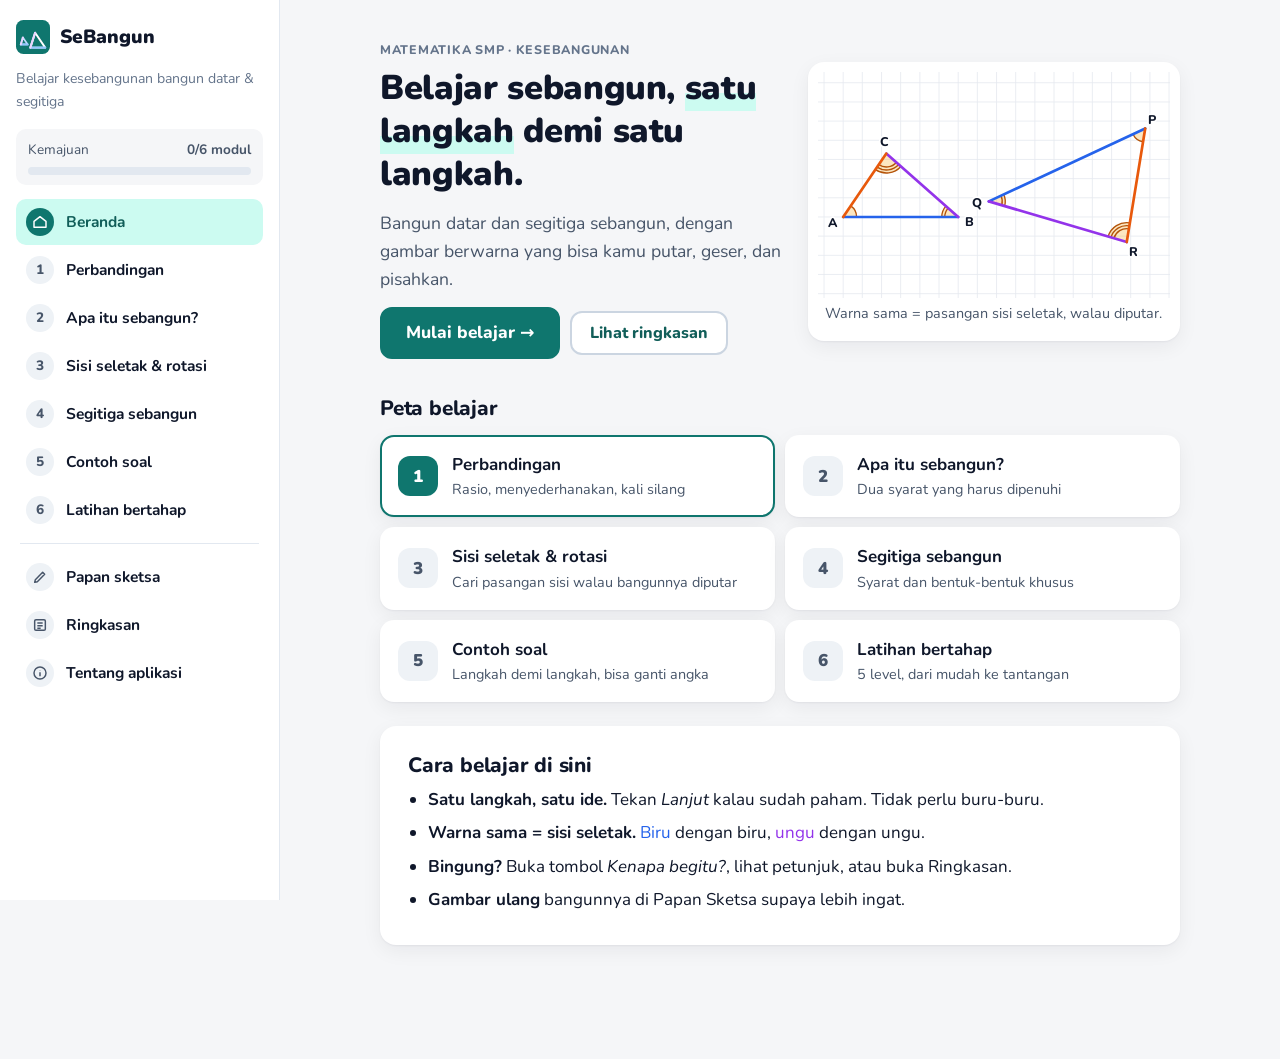
==== index.html @ 5af1a858 "feat: aplikasi belajar kesebangunan interaktif" ====
<!doctype html>
<html lang="id">
<head>
  <meta charset="utf-8">
  <meta name="viewport" content="width=device-width, initial-scale=1">
  <title>SeBangun · Belajar Kesebangunan</title>
  <meta name="description" content="Media belajar interaktif kesebangunan bangun datar dan segitiga untuk siswa SMP: langkah demi langkah, gambar berwarna, rotasi interaktif, contoh soal, dan latihan bertahap.">
  <meta name="theme-color" content="#0f766e">
  <meta name="color-scheme" content="light">
  <link rel="icon" href="aset/ikon.svg" type="image/svg+xml">
  <link rel="preconnect" href="https://fonts.googleapis.com">
  <link rel="preconnect" href="https://fonts.gstatic.com" crossorigin>
  <link rel="stylesheet" href="https://fonts.googleapis.com/css2?family=Nunito:wght@400;600;700;800;900&display=swap">
  <link rel="stylesheet" href="css/gaya.css">
</head>
<body>
  <div class="kerangka">
    <header class="bilah-atas">
      <a class="logo" href="#/beranda" aria-label="SeBangun, ke beranda">
        <img src="aset/ikon.svg" alt="" width="30" height="30"><span>SeBangun</span>
      </a>
      <button type="button" class="tombol sekunder kecil" id="tombol-menu" aria-controls="samping" aria-expanded="false">☰ Menu</button>
    </header>

    <nav class="samping" id="samping" aria-label="Menu utama">
      <a class="logo" href="#/beranda" aria-label="SeBangun, ke beranda">
        <img src="aset/ikon.svg" alt="" width="34" height="34"><span>SeBangun</span>
      </a>
      <p class="tagline">Belajar kesebangunan bangun datar &amp; segitiga</p>
      <div id="kemajuan" class="kemajuan"></div>
      <ul class="nav" id="nav"></ul>
    </nav>
    <div class="tirai" id="tirai" hidden></div>

    <main id="isi" tabindex="-1">
      <noscript><p>Aplikasi ini memerlukan JavaScript. Aktifkan JavaScript di peramban (browser) kamu.</p></noscript>
    </main>
  </div>

  <script src="js/logika.js"></script>
  <script src="js/gambar.js"></script>
  <script src="js/gambar-khusus.js"></script>
  <script src="js/soal.js"></script>
  <script src="js/komponen.js"></script>
  <script src="js/pemain-soal.js"></script>
  <script src="js/halaman/beranda.js"></script>
  <script src="js/halaman/prasyarat.js"></script>
  <script src="js/halaman/konsep.js"></script>
  <script src="js/halaman/seletak.js"></script>
  <script src="js/halaman/segitiga.js"></script>
  <script src="js/halaman/contoh.js"></script>
  <script src="js/halaman/latihan.js"></script>
  <script src="js/halaman/sketsa.js"></script>
  <script src="js/halaman/ringkasan.js"></script>
  <script src="js/halaman/tentang.js"></script>
  <script src="js/app.js"></script>
</body>
</html>
---- css/gaya.css ----
/* =========================================================
   SeBangun — gaya tampilan
   Prinsip: tenang dan tidak ramai (mengurangi beban ekstrinsik).
   Warna hanya dipakai untuk makna: pasangan sisi seletak,
   umpan balik benar/salah, dan tombol utama.
   ========================================================= */

:root {
  --latar: #f5f6f8;
  --kartu: #ffffff;
  --teks: #0f172a;
  --teks-2: #475569;
  --teks-3: #64748b;
  --garis: #e2e8f0;
  --garis-2: #cbd5e1;
  --utama: #0f766e;
  --utama-2: #115e59;
  --utama-muda: #ccfbf1;
  --utama-pucat: #f0fdfa;

  /* warna pasangan sisi seletak (sama dengan gambar.js) */
  --biru: #2563eb;
  --ungu: #9333ea;
  --oranye: #e8590c;
  --oranye-teks: #c2410c;
  --pink: #db2777;
  --sudut: #b45309;

  --benar: #15803d;
  --benar-latar: #dcfce7;
  --salah: #b91c1c;
  --salah-latar: #fee2e2;
  --info-latar: #fef3c7;
  --info-teks: #78350f;

  --radius: 16px;
  --radius-kecil: 10px;
  --bayang: 0 1px 2px rgba(15, 23, 42, 0.05), 0 6px 20px rgba(15, 23, 42, 0.06);
  --font: 'Nunito', system-ui, -apple-system, 'Segoe UI', Roboto, 'Helvetica Neue', Arial, sans-serif;
}

*, *::before, *::after { box-sizing: border-box; }
html { -webkit-text-size-adjust: 100%; scroll-padding-top: 72px; }
body {
  margin: 0;
  font-family: var(--font);
  font-size: 17px;
  line-height: 1.6;
  color: var(--teks);
  background: var(--latar);
}
img, svg { max-width: 100%; }
a { color: var(--utama); }
h1, h2, h3 { line-height: 1.25; margin: 0 0 0.4em; letter-spacing: -0.01em; }
h1 { font-size: clamp(1.6rem, 4.2vw, 2.15rem); font-weight: 900; }
h2 { font-size: 1.3rem; font-weight: 800; }
h3 { font-size: 1.05rem; font-weight: 800; }
p { margin: 0 0 0.75em; }
:focus-visible { outline: 3px solid var(--utama); outline-offset: 2px; border-radius: 6px; }
h1:focus, h2:focus { outline: none; }
.sr { position: absolute; width: 1px; height: 1px; overflow: hidden; clip: rect(0 0 0 0); white-space: nowrap; }

/* ---------- kerangka ---------- */
.kerangka { min-height: 100vh; }
.bilah-atas {
  position: sticky; top: 0; z-index: 20;
  display: flex; align-items: center; justify-content: space-between; gap: 12px;
  padding: 10px 16px;
  background: rgba(255, 255, 255, 0.94);
  backdrop-filter: blur(8px);
  border-bottom: 1px solid var(--garis);
}
.logo { display: inline-flex; align-items: center; gap: 10px; text-decoration: none; color: var(--teks); font-weight: 900; font-size: 1.2rem; }
.logo img { display: block; }
.samping {
  position: fixed; inset: 0 auto 0 0; z-index: 30;
  width: min(300px, 86vw);
  padding: 20px 16px 32px;
  background: var(--kartu);
  border-right: 1px solid var(--garis);
  overflow-y: auto;
  transform: translateX(-102%);
  transition: transform 0.25s ease;
}
.samping.buka { transform: none; box-shadow: 0 0 40px rgba(15, 23, 42, 0.2); }
.tagline { color: var(--teks-3); font-size: 0.88rem; margin: 6px 0 16px; }
.tirai { position: fixed; inset: 0; z-index: 25; background: rgba(15, 23, 42, 0.35); }
.tirai[hidden] { display: none; }
main { display: block; width: 100%; max-width: 880px; margin: 0 auto; padding: 22px 16px 72px; outline: none; }

@media (min-width: 960px) {
  .kerangka { display: grid; grid-template-columns: 280px minmax(0, 1fr); }
  .bilah-atas { display: none; }
  .samping { position: sticky; top: 0; height: 100vh; width: auto; transform: none; transition: none; }
  .tirai { display: none !important; }
  main { padding: 40px 40px 96px; }
}

/* ---------- navigasi ---------- */
.kemajuan { background: var(--latar); border-radius: var(--radius-kecil); padding: 10px 12px; margin-bottom: 14px; }
.kemajuan-teks { display: flex; justify-content: space-between; font-size: 0.85rem; color: var(--teks-2); margin-bottom: 6px; }
.bar { height: 8px; background: var(--garis); border-radius: 99px; overflow: hidden; }
.bar > span { display: block; height: 100%; width: 0; background: var(--utama); border-radius: 99px; transition: width 0.4s ease; }
.bar.besar { height: 10px; margin: 4px 0 16px; }
.nav { list-style: none; margin: 0; padding: 0; }
.nav li + li { margin-top: 2px; }
.nav li.pemisah { height: 1px; background: var(--garis); margin: 10px 4px; }
.nav a {
  display: flex; align-items: center; gap: 12px;
  padding: 9px 10px; border-radius: var(--radius-kecil);
  color: var(--teks); text-decoration: none; font-weight: 700; font-size: 0.97rem;
}
.nav a:hover { background: #f1f5f9; }
.nav a[aria-current='page'] { background: var(--utama-muda); color: var(--utama-2); }
.nav .no {
  flex: none; width: 28px; height: 28px; border-radius: 50%;
  display: grid; place-items: center;
  background: #eef2f6; color: var(--teks-2); font-size: 0.85rem; font-weight: 800;
}
.nav a[aria-current='page'] .no { background: var(--utama); color: #fff; }
.nav a.selesai .no { background: var(--benar); color: #fff; }

/* ---------- teks ---------- */
.label-kecil { font-size: 0.78rem; font-weight: 800; letter-spacing: 0.06em; text-transform: uppercase; color: var(--teks-3); margin: 0 0 6px; }
.lead { font-size: 1.1rem; color: var(--teks-2); }
.teks-utama { font-size: 1.08rem; }
.catatan { color: var(--teks-2); font-size: 0.95rem; }
.redup { color: var(--teks-3); font-weight: 600; }
.judul-bagian { margin: 32px 0 14px; }
.kotak-inti { background: var(--utama-pucat); border: 1px solid var(--utama-muda); border-radius: var(--radius-kecil); padding: 12px 14px; margin-top: 14px; }
.awas {
  background: var(--info-latar); color: var(--info-teks); font-weight: 700;
  border-radius: var(--radius-kecil); padding: 10px 14px; margin: 10px 0;
}
.awas::before { content: '⚠ '; }

/* warna pasangan sisi di teks: berwarna + garis bawah (bukan warna saja) */
.w0, .w1, .w2, .w3 { font-weight: 800; text-decoration: underline; text-decoration-thickness: 3px; text-underline-offset: 4px; }
.w0 { color: var(--biru); }
.w1 { color: var(--ungu); }
.w2 { color: var(--oranye-teks); }
.w3 { color: var(--pink); }
.c0 { color: var(--biru); }
.c1 { color: var(--ungu); }
.c2 { color: var(--oranye-teks); }
.c3 { color: var(--pink); }
.tanpa-warna .w0, .tanpa-warna .w1, .tanpa-warna .w2, .tanpa-warna .w3 { color: inherit; text-decoration: none; }

/* ---------- tombol ---------- */
.tombol {
  display: inline-flex; align-items: center; justify-content: center; gap: 6px;
  min-height: 44px; padding: 10px 18px;
  font: inherit; font-weight: 800; font-size: 1rem; line-height: 1.2;
  color: #fff; background: var(--utama);
  border: 2px solid var(--utama); border-radius: 12px;
  text-decoration: none; cursor: pointer;
  transition: background 0.15s, transform 0.05s;
}
.tombol:hover { background: var(--utama-2); border-color: var(--utama-2); }
.tombol:active { transform: translateY(1px); }
.tombol:disabled { opacity: 0.5; cursor: not-allowed; }
.tombol.sekunder { background: var(--kartu); color: var(--utama-2); border-color: var(--garis-2); }
.tombol.sekunder:hover { background: var(--utama-pucat); border-color: var(--utama); }
.tombol.sekunder[aria-pressed='true'] { background: var(--utama-muda); border-color: var(--utama); }
.tombol.teks { background: none; border-color: transparent; color: var(--utama-2); padding-left: 8px; padding-right: 8px; }
.tombol.teks:hover { background: var(--utama-pucat); }
.tombol.kecil { min-height: 38px; padding: 6px 12px; font-size: 0.92rem; }
.tombol.besar { min-height: 52px; padding: 12px 24px; font-size: 1.08rem; }
.deret-tombol { display: flex; flex-wrap: wrap; align-items: center; gap: 10px; margin: 14px 0 4px; }
.deret-tombol.tengah { justify-content: center; }
.deret-tombol.rapat { margin: 0; gap: 8px; }
.baris-antara { display: flex; align-items: flex-start; justify-content: space-between; gap: 12px; flex-wrap: wrap; }

/* ---------- kartu & modul ---------- */
.kartu { background: var(--kartu); border-radius: var(--radius); box-shadow: var(--bayang); padding: 22px 20px; margin-bottom: 18px; }
@media (min-width: 640px) { .kartu { padding: 26px 28px; } }
.kepala-modul { margin-bottom: 14px; }
.kepala-kartu { display: flex; flex-wrap: wrap; align-items: center; justify-content: space-between; gap: 10px; margin-bottom: 14px; }
.titik-langkah { display: flex; flex-wrap: wrap; gap: 8px; margin: 4px 0 16px; }
.titik {
  width: 36px; height: 36px; border-radius: 50%;
  border: 2px solid var(--garis-2); background: var(--kartu);
  font: inherit; font-weight: 800; color: var(--teks-2); cursor: pointer;
}
.titik.lewat { background: var(--utama-muda); border-color: var(--utama-muda); color: var(--utama-2); }
.titik.aktif { background: var(--utama); border-color: var(--utama); color: #fff; }
.kartu.langkah h2 { font-size: 1.45rem; }
.isi-langkah { margin-top: 8px; }
.kaki-langkah { display: flex; justify-content: space-between; gap: 12px; }

.kenapa { margin-top: 16px; border: 1px solid var(--garis); border-radius: var(--radius-kecil); background: #fafbfc; }
.kenapa summary { cursor: pointer; padding: 10px 14px; font-weight: 800; color: var(--utama-2); list-style: none; }
.kenapa summary::-webkit-details-marker { display: none; }
.kenapa summary::before { content: '+ '; }
.kenapa[open] summary::before { content: '− '; }
.kenapa > div { padding: 0 14px 12px; color: var(--teks-2); }

/* ---------- umpan balik ---------- */
.umpan { display: flex; gap: 10px; align-items: flex-start; margin: 12px 0; padding: 12px 14px; border-radius: 12px; font-weight: 700; }
.umpan[hidden] { display: none; }
.umpan.benar { background: var(--benar-latar); color: #14532d; }
.umpan.salah { background: var(--salah-latar); color: #7f1d1d; }
.umpan.info { background: var(--info-latar); color: var(--info-teks); }
.ikon-umpan {
  flex: none; width: 24px; height: 24px; border-radius: 50%;
  display: grid; place-items: center; font-size: 0.85rem; font-weight: 900; color: #fff;
}
.benar .ikon-umpan { background: var(--benar); }
.salah .ikon-umpan { background: var(--salah); }
.info .ikon-umpan { background: #b45309; font-style: italic; font-family: Georgia, serif; }
.goyang { animation: goyang 0.35s; }
@keyframes goyang { 20%, 60% { transform: translateX(-5px); } 40%, 80% { transform: translateX(5px); } }

/* ---------- gambar ---------- */
.wadah-gambar {
  background: #fff; border: 1px solid var(--garis); border-radius: 14px;
  padding: 6px; margin: 10px 0;
}
.wadah-gambar svg.gambar { display: block; width: 100%; height: auto; max-height: 440px; margin: 0 auto; }
.wadah-gambar.kecil svg.gambar { max-height: 220px; }
.wadah-gambar.ganti svg { animation: muncul 0.35s ease; }
.gambar text { paint-order: stroke; stroke: #fff; stroke-width: 4px; stroke-linejoin: round; font-family: var(--font); }
.gambar .hit { cursor: pointer; }
.gambar .hit:hover { stroke: rgba(15, 118, 110, 0.12); }
.interaktif { touch-action: manipulation; }

/* balok perbandingan */
.balok { transition: transform 0.75s cubic-bezier(0.2, 0.8, 0.2, 1); }
.bingkai-kelompok { fill: none; stroke: #94a3b8; stroke-width: 2; stroke-dasharray: 6 5; opacity: 0; transition: opacity 0.3s; }
.terkelompok .bingkai-kelompok { opacity: 1; transition-delay: 0.55s; }
.keterangan-besar { font-size: 1.1rem; text-align: center; margin: 6px 0; }
.balok-wadah svg.gambar { max-height: 180px; }

/* peraga pembagian 5:10 -> 1:2 */
.peraga-bagi { display: inline-grid; gap: 4px; padding: 14px 22px; margin: 6px 0 4px; background: #fafbfc; border: 1px solid var(--garis); border-radius: 14px; }
.baris-bagi { display: grid; grid-template-columns: 60px 30px 60px; text-align: center; font-size: 1.6rem; font-weight: 900; }
.baris-bagi.panah { font-size: 0.95rem; color: var(--utama-2); font-weight: 800; }
.baris-bagi.panah span:not(:empty)::before { content: '↓ '; }
.baris-bagi.hasil { color: var(--utama-2); }
svg.persamaan { max-height: 150px !important; }
.garis-silang { animation: gambar-garis 0.6s ease forwards; stroke-dasharray: 140; stroke-dashoffset: 140; }
@keyframes gambar-garis { to { stroke-dashoffset: 0; } }

/* rumus & pecahan */
.rumus {
  display: flex; flex-wrap: wrap; align-items: center; gap: 0.35em 0.5em;
  font-size: 1.12rem; font-weight: 700; font-variant-numeric: tabular-nums;
  padding: 10px 14px; margin: 8px 0;
  background: #f8fafc; border-radius: var(--radius-kecil);
}
.rumus.besar { font-size: 1.5rem; justify-content: center; }
.rumus.kolom { flex-direction: column; align-items: flex-start; }
.rumus .sama { color: var(--teks-3); }
.pec { display: inline-flex; flex-direction: column; align-items: center; vertical-align: middle; line-height: 1.25; margin: 0 0.15em; }
.pec > span { padding: 0 0.3em; text-align: center; }
.pec > span:first-child { border-bottom: 2px solid currentColor; }
.pec .w0, .pec .w1, .pec .w2, .pec .w3 { text-decoration: none; }

/* ---------- kontrol ---------- */
.kontrol { display: flex; flex-wrap: wrap; align-items: center; gap: 12px 24px; margin: 10px 0; }
.slider { display: flex; align-items: center; gap: 10px; flex: 1 1 260px; font-weight: 700; }
.slider input { flex: 1; min-width: 120px; }
input[type='range'] { accent-color: var(--utama); height: 28px; }
.nilai-slider { min-width: 3.2em; font-weight: 900; color: var(--utama-2); font-variant-numeric: tabular-nums; }
.sakelar { display: inline-flex; align-items: center; gap: 10px; cursor: pointer; font-weight: 700; user-select: none; min-height: 40px; }
.sakelar input { position: absolute; opacity: 0; width: 1px; height: 1px; }
.sakelar .jalur { position: relative; width: 44px; height: 26px; border-radius: 99px; background: var(--garis-2); transition: background 0.2s; flex: none; }
.sakelar .jalur::after { content: ''; position: absolute; top: 3px; left: 3px; width: 20px; height: 20px; border-radius: 50%; background: #fff; box-shadow: 0 1px 3px rgba(0, 0, 0, 0.25); transition: transform 0.2s; }
.sakelar input:checked + .jalur { background: var(--utama); }
.sakelar input:checked + .jalur::after { transform: translateX(18px); }
.sakelar input:focus-visible + .jalur { outline: 3px solid var(--utama); outline-offset: 2px; }
.sakelar-deret { gap: 6px 22px; }

.segmen { display: inline-flex; flex-wrap: wrap; gap: 4px; padding: 4px; background: #eef2f6; border-radius: 12px; margin: 4px 0 6px; max-width: 100%; }
.segmen button {
  font: inherit; font-weight: 800; font-size: 0.95rem;
  min-height: 38px; padding: 6px 14px; border: 0; border-radius: 9px;
  background: transparent; color: var(--teks-2); cursor: pointer;
}
.segmen button[aria-pressed='true'] { background: var(--kartu); color: var(--utama-2); box-shadow: 0 1px 3px rgba(15, 23, 42, 0.12); }

.chip-deret { display: flex; gap: 8px; overflow-x: auto; padding: 2px 2px 10px; margin-bottom: 8px; scrollbar-width: thin; }
.chip {
  flex: none; font: inherit; font-weight: 800; font-size: 0.95rem;
  min-height: 40px; padding: 6px 14px; border-radius: 99px;
  border: 2px solid var(--garis-2); background: var(--kartu); color: var(--teks); cursor: pointer;
}
.chip[aria-pressed='true'] { border-color: var(--utama); background: var(--utama-muda); color: var(--utama-2); }
.chip.sudah::after { content: ' ✓'; color: var(--benar); }
.chip:disabled { cursor: default; }
.chip.w-latar0 { background: var(--biru); border-color: var(--biru); color: #fff; }
.chip.w-latar1 { background: var(--ungu); border-color: var(--ungu); color: #fff; }
.chip.w-latar2 { background: var(--oranye); border-color: var(--oranye); color: #fff; }
.chip.w-latar3 { background: var(--pink); border-color: var(--pink); color: #fff; }
.chip-sisi { display: flex; flex-wrap: wrap; gap: 8px; }
.chip-kolom { margin-top: 6px; }
.skor { margin-bottom: 0; }

/* ---------- tabel & daftar ---------- */
.tabel-wadah { overflow-x: auto; margin: 10px 0; }
.tabel { width: 100%; border-collapse: collapse; font-variant-numeric: tabular-nums; }
.tabel th, .tabel td { padding: 9px 10px; border-bottom: 1px solid var(--garis); text-align: left; vertical-align: top; }
.tabel thead th { font-size: 0.82rem; text-transform: uppercase; letter-spacing: 0.04em; color: var(--teks-3); }
.tabel-tentang { font-size: 0.95rem; min-width: 560px; }
.tabel-tentang td:first-child { white-space: nowrap; }
.daftar-cek { list-style: none; padding: 0; margin: 12px 0; }
.daftar-cek li { display: flex; gap: 12px; align-items: flex-start; padding: 10px 0; border-bottom: 1px solid var(--garis); }
.daftar-cek .tanda { flex: none; width: 28px; height: 28px; border-radius: 50%; display: grid; place-items: center; color: #fff; font-weight: 900; }
.daftar-cek .ok .tanda { background: var(--benar); }
.daftar-cek .tidak .tanda { background: var(--salah); }
.daftar-pasangan { list-style: none; padding: 0; margin: 10px 0; display: flex; flex-wrap: wrap; gap: 8px 22px; font-size: 1.08rem; }
.dua-kolom { display: grid; gap: 14px; }
@media (min-width: 720px) { .dua-kolom { grid-template-columns: 1fr 1fr; } }
.kartu-syarat { border: 1px solid var(--garis); border-radius: 14px; padding: 14px; }
.kartu-syarat .wadah-gambar { margin: 8px 0; }
.nomor-syarat { display: inline-block; font-size: 0.8rem; font-weight: 900; color: #fff; background: var(--utama); border-radius: 99px; padding: 2px 10px; margin-bottom: 6px; }

.penjelasan-jurus { margin-top: 6px; }
.batang-wadah { margin-top: 6px; }
.batang-baris { display: grid; grid-template-columns: 44px 1fr 40px; align-items: center; gap: 8px; margin: 6px 0; }
.batang { height: 14px; border-radius: 99px; }
.batang-nilai { font-weight: 800; text-align: right; font-variant-numeric: tabular-nums; }

/* ---------- soal ---------- */
.pertanyaan { font-size: 1.15rem; font-weight: 700; margin: 12px 0; }
.area-jawab { margin: 8px 0; }
.baris-isian { display: inline-flex; align-items: center; flex-wrap: wrap; gap: 10px; font-size: 1.15rem; font-weight: 800; }
.isian {
  width: 7.5em; min-height: 48px; padding: 8px 12px;
  font: inherit; font-size: 1.15rem; font-weight: 800; text-align: center;
  border: 2px solid var(--garis-2); border-radius: 12px; background: #fff; color: var(--teks);
}
.isian:focus { border-color: var(--utama); outline: none; box-shadow: 0 0 0 3px var(--utama-muda); }
.isian:disabled { background: var(--benar-latar); border-color: var(--benar); color: #14532d; }
.titik-dua { font-size: 1.5rem; }
.pilihan-ganda { display: flex; flex-wrap: wrap; gap: 10px; }
.opsi {
  font: inherit; font-weight: 800; font-size: 1.08rem;
  min-height: 50px; min-width: 110px; padding: 10px 20px;
  border: 2px solid var(--garis-2); border-radius: 12px; background: #fff; color: var(--teks); cursor: pointer;
}
.opsi:hover:not(:disabled) { border-color: var(--utama); background: var(--utama-pucat); }
.opsi.benar { border-color: var(--benar); background: var(--benar-latar); color: #14532d; }
.opsi.salah { border-color: var(--salah); background: var(--salah-latar); color: #7f1d1d; text-decoration: line-through; }
.opsi:disabled { cursor: default; }

.daftar-langkah { list-style: none; padding: 0; margin: 12px 0 0; }
.langkah-soal { display: flex; gap: 12px; align-items: flex-start; padding: 12px 0; border-top: 1px dashed var(--garis-2); }
.nomor-langkah {
  flex: none; width: 30px; height: 30px; border-radius: 50%;
  display: grid; place-items: center; background: var(--utama); color: #fff; font-weight: 900; font-size: 0.9rem;
}
.langkah-soal > div { flex: 1; min-width: 0; }
.judul-langkah { display: block; margin-bottom: 2px; }
.muncul { animation: muncul 0.35s ease; }
@keyframes muncul { from { opacity: 0; transform: translateY(6px); } to { opacity: 1; transform: none; } }
.cek { margin-top: 14px; padding: 14px 16px; border-radius: 14px; background: var(--benar-latar); border: 1px solid #bbf7d0; }
.judul-cek { font-weight: 900; color: #14532d; margin-bottom: 4px; }
.cek .pec { color: #14532d; }
.kuis-kecil { border-top: 1px solid var(--garis); padding-top: 4px; margin-top: 12px; }
.ajakan { margin-top: 16px; padding: 14px 16px; border-radius: 14px; background: var(--utama-pucat); border: 1px solid var(--utama-muda); }

/* ---------- beranda ---------- */
.sambutan { display: grid; gap: 18px; align-items: center; margin-bottom: 8px; }
@media (min-width: 760px) { .sambutan { grid-template-columns: 1.1fr 1fr; } }
.sorot { background: linear-gradient(transparent 62%, var(--utama-muda) 62%); }
.sambutan-gambar { margin: 0; background: #fff; border-radius: var(--radius); box-shadow: var(--bayang); padding: 10px; }
.sambutan-gambar svg { display: block; width: 100%; height: auto; }
.sambutan-gambar figcaption { text-align: center; font-size: 0.9rem; color: var(--teks-2); padding: 4px 6px 6px; }
.peta { list-style: none; padding: 0; margin: 0; display: grid; gap: 10px; }
@media (min-width: 640px) { .peta { grid-template-columns: 1fr 1fr; } }
.kartu-peta {
  display: flex; gap: 14px; align-items: center; height: 100%;
  padding: 14px 16px; border-radius: 14px; background: var(--kartu); box-shadow: var(--bayang);
  text-decoration: none; color: var(--teks); border: 2px solid transparent;
}
.kartu-peta:hover { border-color: var(--utama-muda); }
.kartu-peta.berikut { border-color: var(--utama); }
.kartu-peta .no {
  flex: none; width: 40px; height: 40px; border-radius: 12px; display: grid; place-items: center;
  background: #eef2f6; font-weight: 900; color: var(--teks-2);
}
.kartu-peta.berikut .no { background: var(--utama); color: #fff; }
.kartu-peta.selesai .no { background: var(--benar); color: #fff; }
.teks-peta { display: flex; flex-direction: column; }
.teks-peta small { color: var(--teks-2); font-size: 0.9rem; }
.tips { margin-top: 24px; }
.daftar-tips { margin: 0; padding-left: 1.2em; }
.daftar-tips li { margin: 6px 0; }

/* ---------- selesai & latihan ---------- */
.selesai-modul { text-align: center; padding-top: 36px; padding-bottom: 36px; }
.lencana { width: 72px; height: 72px; margin: 0 auto 14px; border-radius: 50%; background: var(--benar); color: #fff; font-size: 2.2rem; font-weight: 900; display: grid; place-items: center; animation: muncul 0.4s ease; }
.pengaturan { display: flex; flex-direction: column; gap: 4px; padding-top: 16px; padding-bottom: 14px; }
.pengaturan .catatan { margin: 0; }
.daftar-level { list-style: none; padding: 0; margin: 0; display: grid; gap: 10px; }
.kartu-level {
  width: 100%; display: flex; align-items: center; gap: 14px; text-align: left;
  font: inherit; color: var(--teks); cursor: pointer;
  padding: 14px 16px; border-radius: 14px; background: var(--kartu); box-shadow: var(--bayang); border: 2px solid transparent;
}
.kartu-level:hover { border-color: var(--utama-muda); }
.kartu-level.saran { border-color: var(--utama); }
.no-level { flex: none; width: 44px; height: 44px; border-radius: 12px; display: grid; place-items: center; background: var(--utama-pucat); color: var(--utama-2); font-weight: 900; font-size: 1.2rem; }
.kartu-level.saran .no-level { background: var(--utama); color: #fff; }
.teks-level { flex: 1; display: flex; flex-direction: column; }
.teks-level small { color: var(--teks-2); }
.bintang { color: #f59e0b; font-weight: 900; letter-spacing: 2px; white-space: nowrap; }
.kartu-level .bintang:not(:empty) { font-size: 1.05rem; }
.bintang.besar { font-size: 2.4rem; letter-spacing: 6px; }

/* ---------- papan sketsa ---------- */
.bilah-alat { display: flex; flex-wrap: wrap; align-items: center; gap: 10px 16px; margin-bottom: 12px; }
.palet { display: flex; gap: 8px; }
.warna-pena { width: 34px; height: 34px; border-radius: 50%; border: 3px solid #fff; background: var(--w); box-shadow: 0 0 0 2px var(--garis-2); cursor: pointer; }
.warna-pena[aria-pressed='true'] { box-shadow: 0 0 0 3px var(--teks); }
.wadah-kanvas { border: 1px solid var(--garis); border-radius: 12px; overflow: hidden; background: #fff; }
.kanvas { display: block; width: 100%; touch-action: none; cursor: crosshair; }
.tantangan .teks-utama { margin-bottom: 4px; }
.area-teks {
  width: 100%; font: inherit; padding: 12px 14px; resize: vertical;
  border: 2px solid var(--garis-2); border-radius: 12px; background: #fff; color: var(--teks);
}
.area-teks:focus { border-color: var(--utama); outline: none; box-shadow: 0 0 0 3px var(--utama-muda); }
.ceklis { list-style: none; padding: 0; margin: 0 0 6px; display: grid; gap: 4px; }
.ceklis label { display: flex; gap: 10px; align-items: center; cursor: pointer; min-height: 36px; }
.ceklis input { width: 20px; height: 20px; accent-color: var(--utama); }

/* ---------- ringkasan ---------- */
.grid-ringkas { display: grid; gap: 14px; }
@media (min-width: 720px) { .grid-ringkas { grid-template-columns: 1fr 1fr; } }
.ringkas { margin: 0; }
.ringkas h2 { font-size: 1.12rem; }
ol.rapat, ul.rapat { margin: 0 0 8px; padding-left: 1.25em; }
ol.rapat li, ul.rapat li { margin: 3px 0; }
.kepala-syarat { margin-top: 8px; }

@media print {
  .samping, .bilah-atas, .jangan-cetak, .tirai { display: none !important; }
  body { background: #fff; font-size: 12pt; }
  main { max-width: none; padding: 0; }
  .kartu { box-shadow: none; border: 1px solid #ccc; break-inside: avoid; }
  .grid-ringkas { grid-template-columns: 1fr 1fr; }
}

@media (prefers-reduced-motion: reduce) {
  *, *::before, *::after { animation-duration: 0.01ms !important; transition-duration: 0.01ms !important; }
}
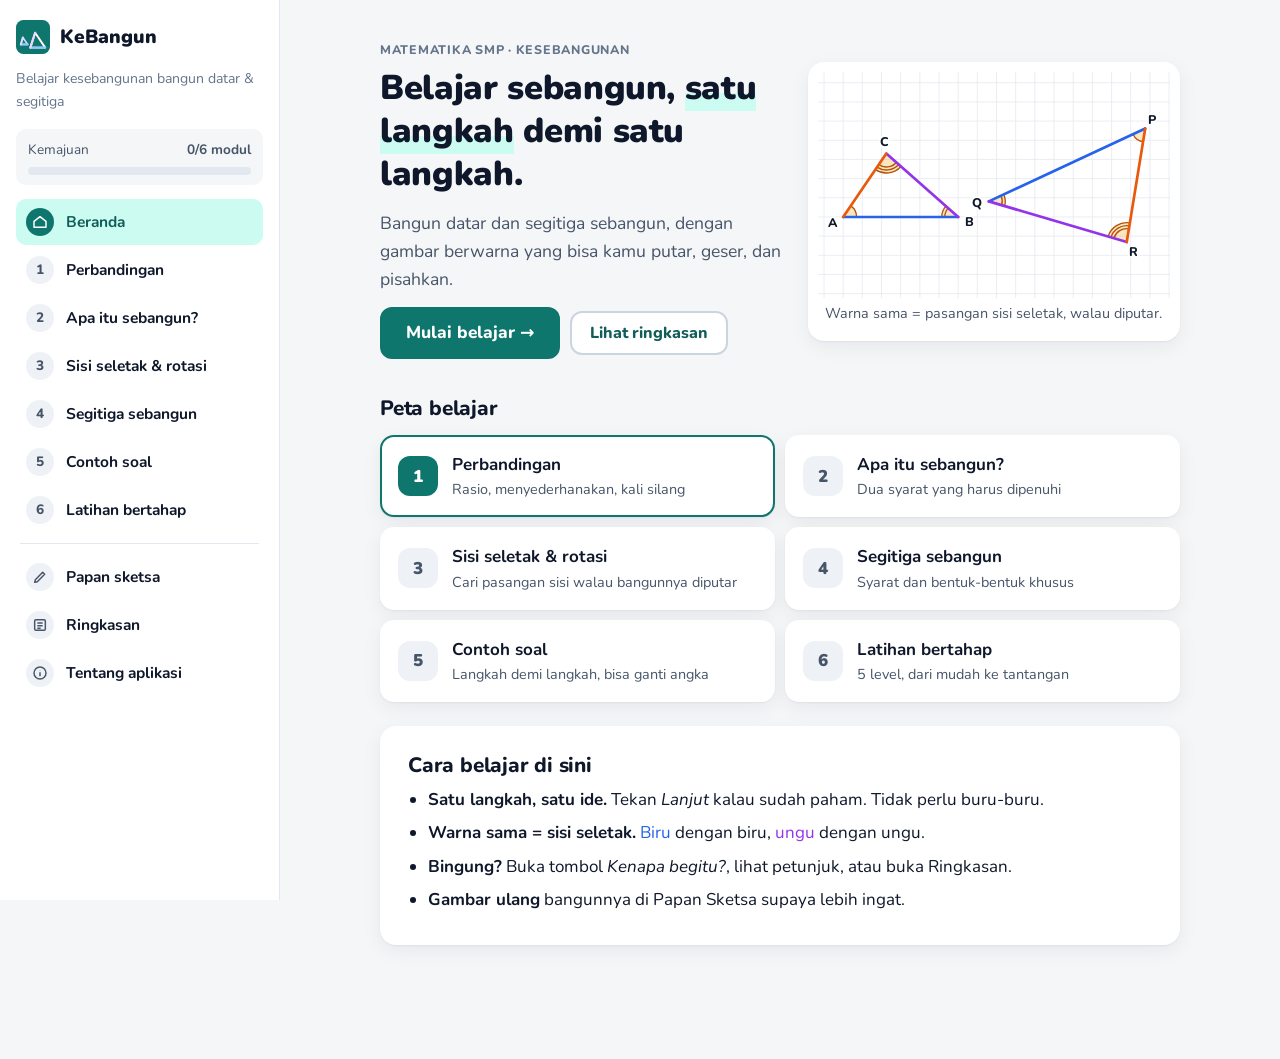
==== commit 98c8d75d: "refactor: mengganti nama aplikasi menjadi KeBangun Nama tampilan, judul halaman, dan awalan kunci pe" ====
--- a/index.html
+++ b/index.html
@@ -3,7 +3,7 @@
 <head>
   <meta charset="utf-8">
   <meta name="viewport" content="width=device-width, initial-scale=1">
-  <title>SeBangun · Belajar Kesebangunan</title>
+  <title>KeBangun · Belajar Kesebangunan</title>
   <meta name="description" content="Media belajar interaktif kesebangunan bangun datar dan segitiga untuk siswa SMP: langkah demi langkah, gambar berwarna, rotasi interaktif, contoh soal, dan latihan bertahap.">
   <meta name="theme-color" content="#0f766e">
   <meta name="color-scheme" content="light">
@@ -16,15 +16,15 @@
 <body>
   <div class="kerangka">
     <header class="bilah-atas">
-      <a class="logo" href="#/beranda" aria-label="SeBangun, ke beranda">
-        <img src="aset/ikon.svg" alt="" width="30" height="30"><span>SeBangun</span>
+      <a class="logo" href="#/beranda" aria-label="KeBangun, ke beranda">
+        <img src="aset/ikon.svg" alt="" width="30" height="30"><span>KeBangun</span>
       </a>
       <button type="button" class="tombol sekunder kecil" id="tombol-menu" aria-controls="samping" aria-expanded="false">☰ Menu</button>
     </header>
 
     <nav class="samping" id="samping" aria-label="Menu utama">
-      <a class="logo" href="#/beranda" aria-label="SeBangun, ke beranda">
-        <img src="aset/ikon.svg" alt="" width="34" height="34"><span>SeBangun</span>
+      <a class="logo" href="#/beranda" aria-label="KeBangun, ke beranda">
+        <img src="aset/ikon.svg" alt="" width="34" height="34"><span>KeBangun</span>
       </a>
       <p class="tagline">Belajar kesebangunan bangun datar &amp; segitiga</p>
       <div id="kemajuan" class="kemajuan"></div>
--- a/css/gaya.css
+++ b/css/gaya.css
@@ -1,5 +1,5 @@
 /* =========================================================
-   SeBangun — gaya tampilan
+   KeBangun — gaya tampilan
    Prinsip: tenang dan tidak ramai (mengurangi beban ekstrinsik).
    Warna hanya dipakai untuk makna: pasangan sisi seletak,
    umpan balik benar/salah, dan tombol utama.
